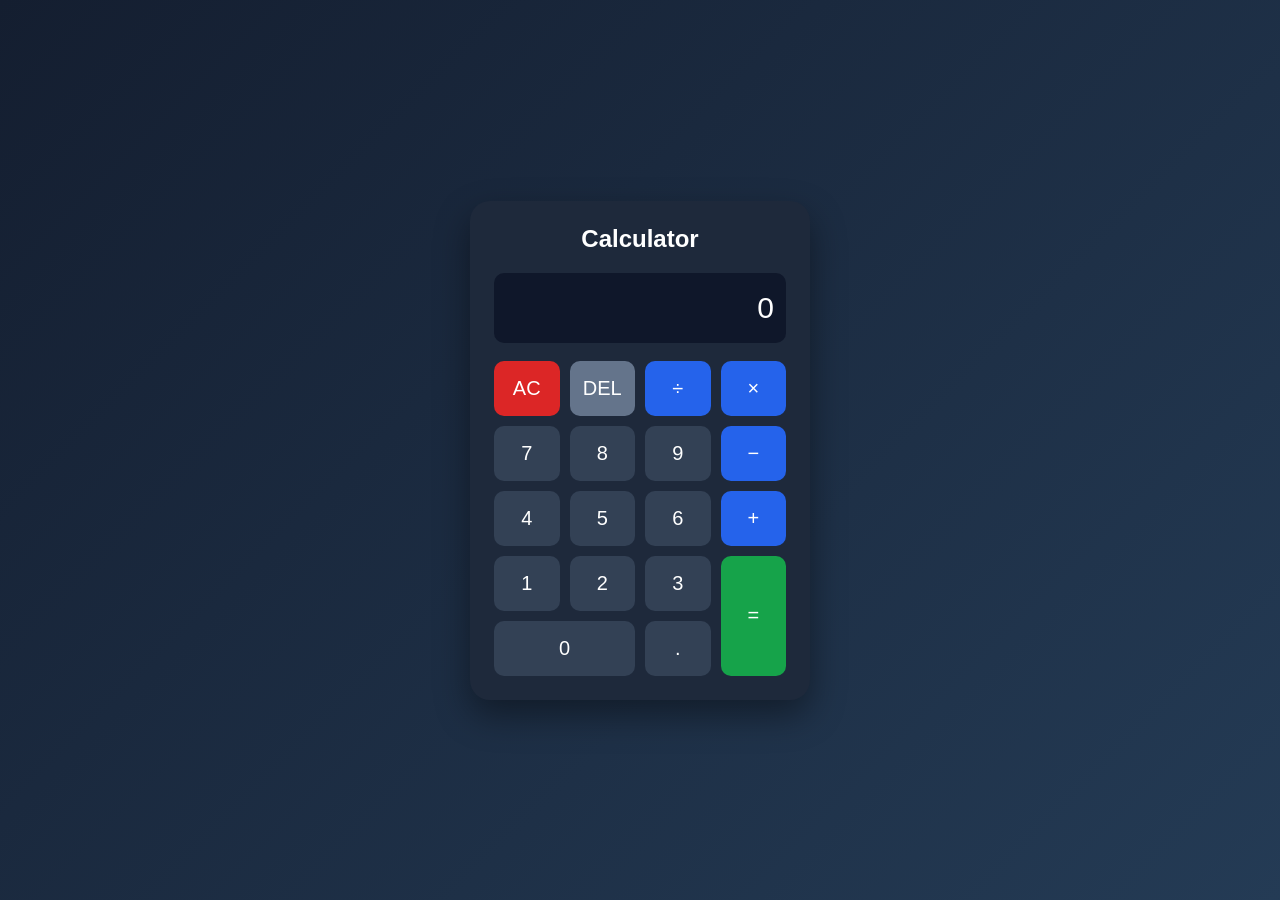
==== index.html @ 820364a4 "Add files via upload" ====
<!DOCTYPE html>
<html lang="en">
<head>
    <meta charset="UTF-8">
    <meta name="viewport" content="width=device-width, initial-scale=1.0">
    <title>My Calculator</title>
    <link rel="stylesheet" href="style.css">
</head>
<body>

    <div class="calculator">
        <h2>Calculator</h2>

        <input type="text" id="display" value="0" readonly>

        <div class="buttons">
            <button class="clear" data-action="clear">AC</button>
            <button class="delete" data-action="delete">DEL</button>
            <button class="operator" data-value="/">÷</button>
            <button class="operator" data-value="*">×</button>

            <button data-value="7">7</button>
            <button data-value="8">8</button>
            <button data-value="9">9</button>
            <button class="operator" data-value="-">−</button>

            <button data-value="4">4</button>
            <button data-value="5">5</button>
            <button data-value="6">6</button>
            <button class="operator" data-value="+">+</button>

            <button data-value="1">1</button>
            <button data-value="2">2</button>
            <button data-value="3">3</button>
            <button class="equal" data-action="calculate">=</button>

            <button class="zero" data-value="0">0</button>
            <button data-action="decimal">.</button>
        </div>
    </div>

    <script src="script.js"></script>
</body>
</html>
---- style.css ----
* {
    margin: 0;
    padding: 0;
    box-sizing: border-box;
}

body {
    min-height: 100vh;
    display: flex;
    justify-content: center;
    align-items: center;
    background: linear-gradient(135deg, #141e30, #243b55);
    font-family: Arial, sans-serif;
    padding: 20px;
}

.calculator {
    width: 100%;
    max-width: 340px;
    background: #1e293b;
    padding: 24px;
    border-radius: 20px;
    box-shadow: 0 15px 35px rgba(0, 0, 0, 0.4);
}

h2 {
    color: white;
    text-align: center;
    margin-bottom: 20px;
}

#display {
    width: 100%;
    height: 70px;
    margin-bottom: 18px;
    padding: 12px;
    background: #0f172a;
    color: white;
    border: none;
    border-radius: 10px;
    text-align: right;
    font-size: 30px;
    outline: none;
}

.buttons {
    display: grid;
    grid-template-columns: repeat(4, 1fr);
    gap: 10px;
}

button {
    min-width: 0;
    height: 55px;
    border: none;
    border-radius: 10px;
    background: #334155;
    color: white;
    font-size: 20px;
    cursor: pointer;
    transition: 0.2s;
}

button:hover {
    background: #475569;
    transform: translateY(-2px);
}

.operator {
    background: #2563eb;
}

.operator:hover {
    background: #1d4ed8;
}

.clear {
    background: #dc2626;
}

.clear:hover {
    background: #b91c1c;
}

.delete {
    background: #64748b;
}

.equal {
    background: #16a34a;
    grid-row: span 2;
    height: auto;
}

.equal:hover {
    background: #15803d;
}

.zero {
    grid-column: span 2;
}
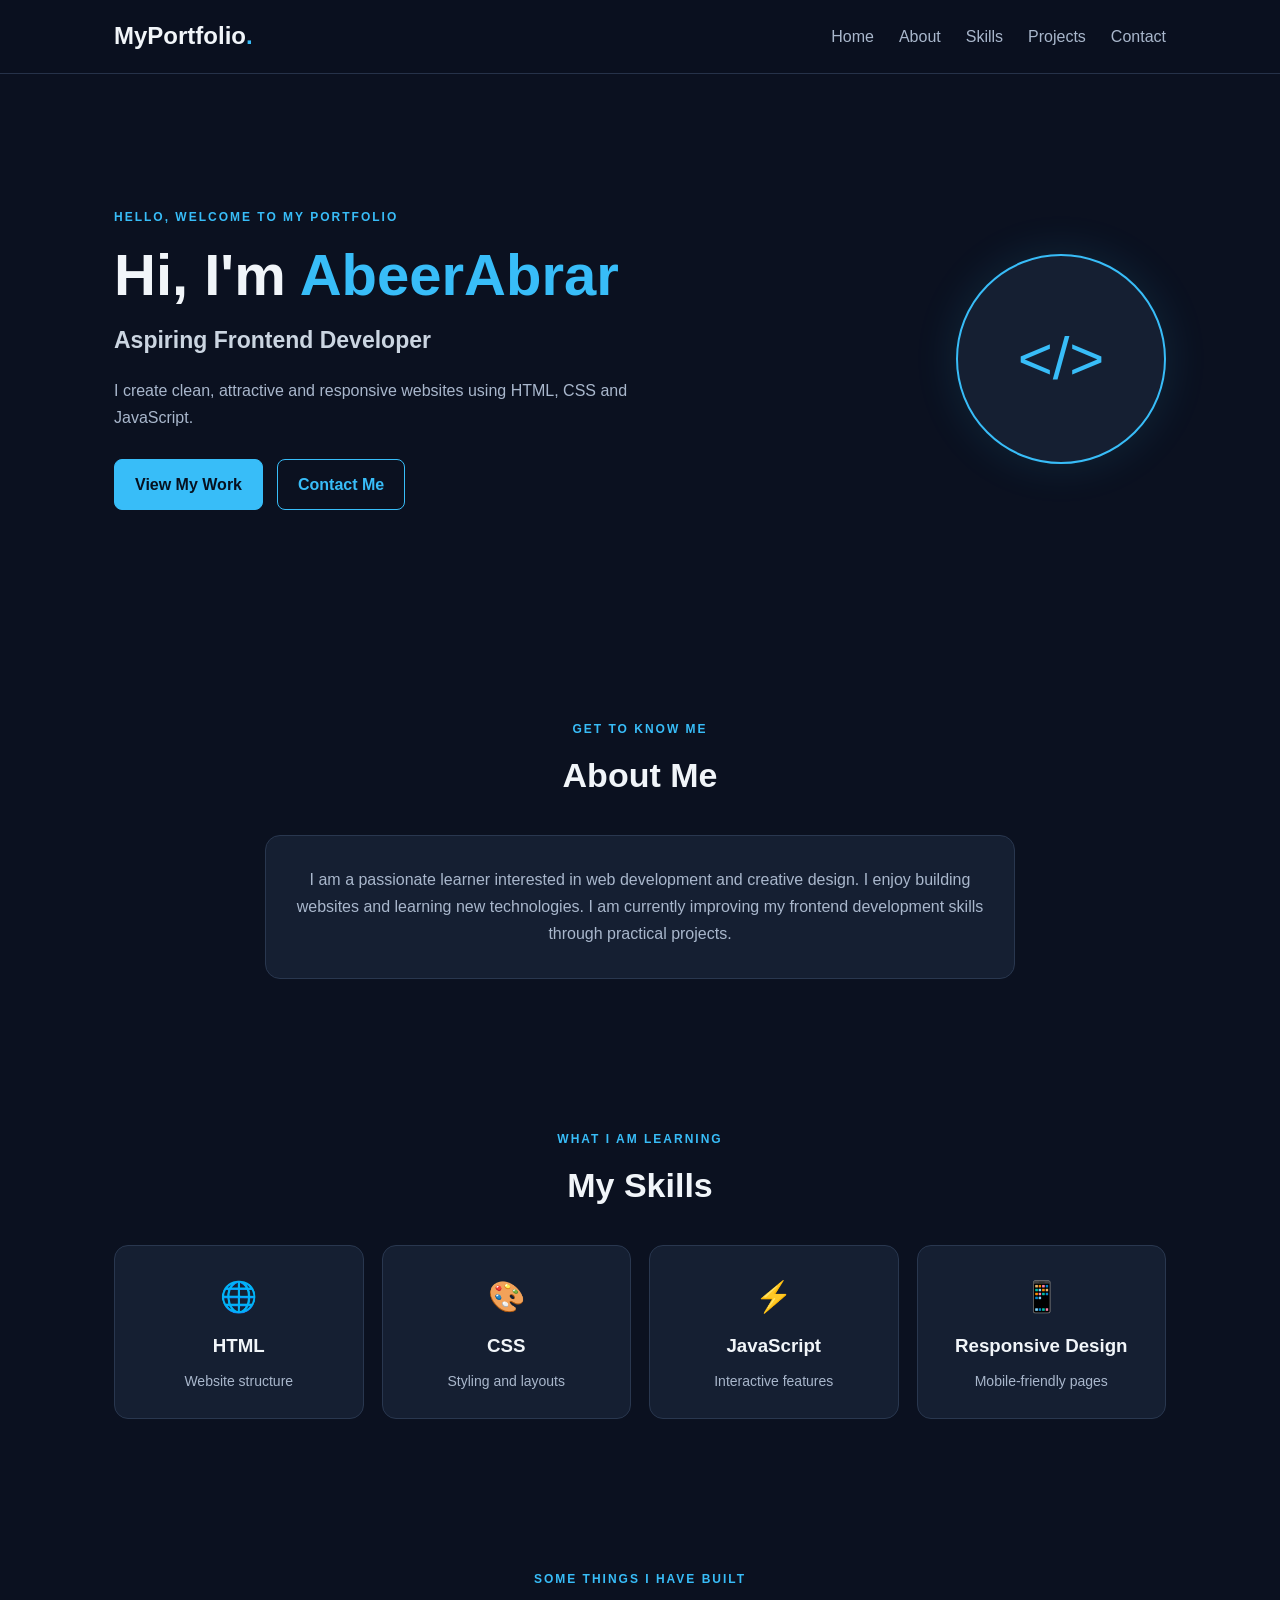
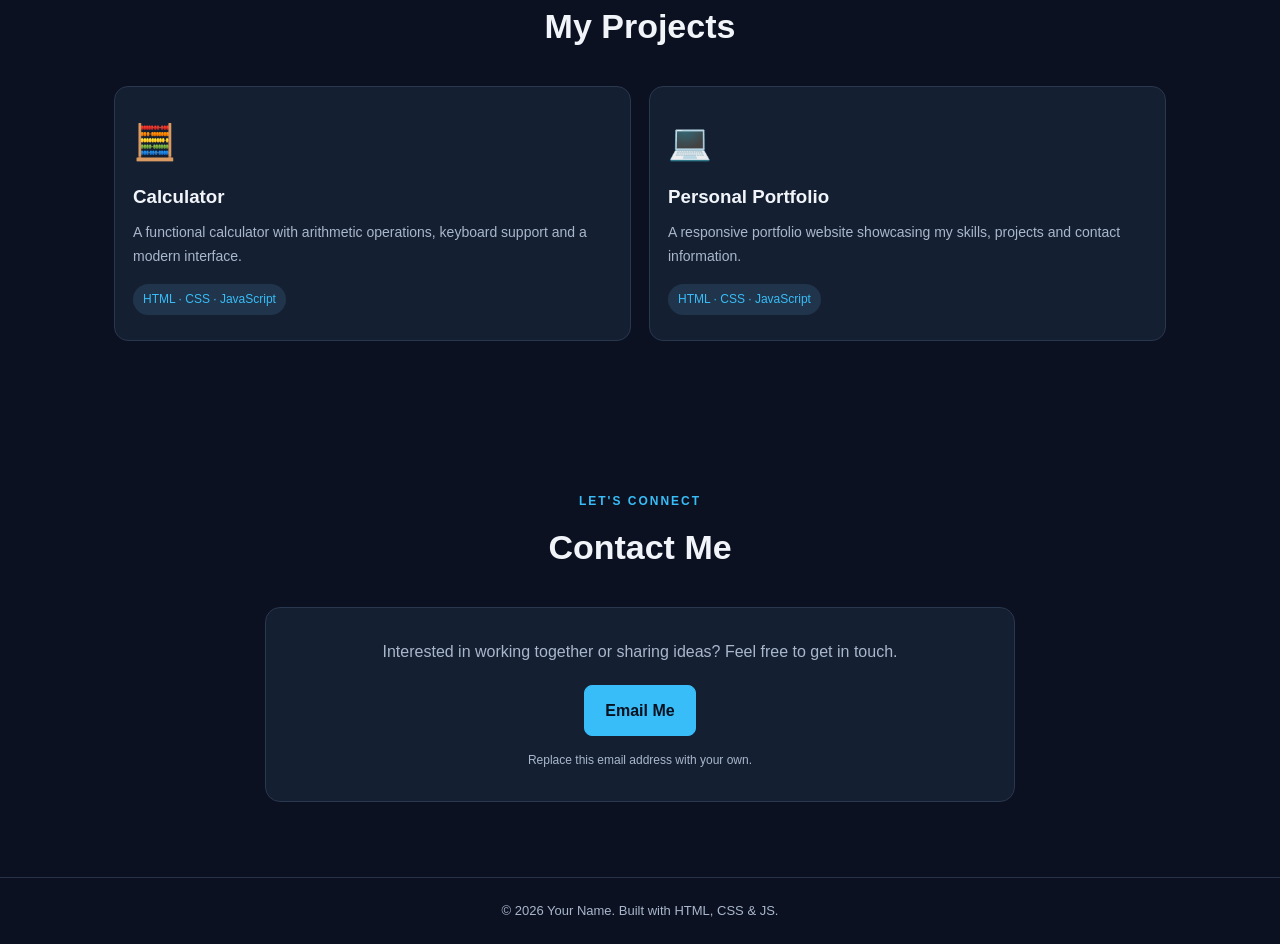
==== commit 0a190623: "Add files via upload" ====
--- a/index.html
+++ b/index.html
@@ -4,41 +4,146 @@
 <head>
     <meta charset="UTF-8">
     <meta name="viewport" content="width=device-width, initial-scale=1.0">
-    <title>My Calculator</title>
+    <meta name="description" content="My personal portfolio website">
+    <title>My Portfolio</title>
     <link rel="stylesheet" href="style.css">
 </head>
 <body>
 
-    <div class="calculator">
-        <h2>Calculator</h2>
+    <header>
+        <nav class="navbar">
+            <a href="#home" class="logo">MyPortfolio<span>.</span></a>
 
-        <input type="text" id="display" value="0" readonly>
+            <button class="menu-toggle" id="menu-toggle"
+                aria-label="Toggle navigation" aria-expanded="false">
+                ☰
+            </button>
 
-        <div class="buttons">
-            <button class="clear" data-action="clear">AC</button>
-            <button class="delete" data-action="delete">DEL</button>
-            <button class="operator" data-value="/">÷</button>
-            <button class="operator" data-value="*">×</button>
+            <ul class="nav-links" id="nav-links">
+                <li><a href="#home">Home</a></li>
+                <li><a href="#about">About</a></li>
+                <li><a href="#skills">Skills</a></li>
+                <li><a href="#projects">Projects</a></li>
+                <li><a href="#contact">Contact</a></li>
+            </ul>
+        </nav>
+    </header>
 
-            <button data-value="7">7</button>
-            <button data-value="8">8</button>
-            <button data-value="9">9</button>
-            <button class="operator" data-value="-">−</button>
+    <main>
+        <section id="home" class="hero">
+            <div class="hero-content">
+                <p class="eyebrow">HELLO, WELCOME TO MY PORTFOLIO</p>
+                <h1>Hi, I'm <span>AbeerAbrar</span></h1>
+                <h2>Aspiring Frontend Developer</h2>
+                <p>
+                    I create clean, attractive and responsive websites
+                    using HTML, CSS and JavaScript.
+                </p>
+                <div class="hero-buttons">
+                    <a href="#projects" class="btn">View My Work</a>
+                    <a href="#contact" class="btn btn-outline">Contact Me</a>
+                </div>
+            </div>
 
-            <button data-value="4">4</button>
-            <button data-value="5">5</button>
-            <button data-value="6">6</button>
-            <button class="operator" data-value="+">+</button>
+            <div class="hero-avatar" aria-label="Developer illustration">
+                <div class="avatar-circle">&lt;/&gt;</div>
+            </div>
+        </section>
 
-            <button data-value="1">1</button>
-            <button data-value="2">2</button>
-            <button data-value="3">3</button>
-            <button class="equal" data-action="calculate">=</button>
+        <section id="about" class="section">
+            <p class="eyebrow">GET TO KNOW ME</p>
+            <h2 class="section-title">About Me</h2>
+            <div class="about-card">
+                <p>
+                    I am a passionate learner interested in web development
+                    and creative design. I enjoy building websites and
+                    learning new technologies. I am currently improving
+                    my frontend development skills through practical projects.
+                </p>
+            </div>
+        </section>
 
-            <button class="zero" data-value="0">0</button>
-            <button data-action="decimal">.</button>
-        </div>
-    </div>
+        <section id="skills" class="section">
+            <p class="eyebrow">WHAT I AM LEARNING</p>
+            <h2 class="section-title">My Skills</h2>
+
+            <div class="skills-grid">
+                <div class="skill-card">
+                    <span>🌐</span>
+                    <h3>HTML</h3>
+                    <p>Website structure</p>
+                </div>
+                <div class="skill-card">
+                    <span>🎨</span>
+                    <h3>CSS</h3>
+                    <p>Styling and layouts</p>
+                </div>
+                <div class="skill-card">
+                    <span>⚡</span>
+                    <h3>JavaScript</h3>
+                    <p>Interactive features</p>
+                </div>
+                <div class="skill-card">
+                    <span>📱</span>
+                    <h3>Responsive Design</h3>
+                    <p>Mobile-friendly pages</p>
+                </div>
+            </div>
+        </section>
+
+        <section id="projects" class="section">
+            <p class="eyebrow">SOME THINGS I HAVE BUILT</p>
+            <h2 class="section-title">My Projects</h2>
+
+            <div class="projects-grid">
+                <article class="project-card">
+                    <div class="project-icon">🧮</div>
+                    <h3>Calculator</h3>
+                    <p>
+                        A functional calculator with arithmetic operations,
+                        keyboard support and a modern interface.
+                    </p>
+                    <span class="tag">HTML · CSS · JavaScript</span>
+                </article>
+
+                <article class="project-card">
+                    <div class="project-icon">💻</div>
+                    <h3>Personal Portfolio</h3>
+                    <p>
+                        A responsive portfolio website showcasing my skills,
+                        projects and contact information.
+                    </p>
+                    <span class="tag">HTML · CSS · JavaScript</span>
+                </article>
+            </div>
+        </section>
+
+        <section id="contact" class="section">
+            <p class="eyebrow">LET'S CONNECT</p>
+            <h2 class="section-title">Contact Me</h2>
+
+            <div class="contact-card">
+                <p>
+                    Interested in working together or sharing ideas?
+                    Feel free to get in touch.
+                </p>
+                
+            <a href="https://mail.google.com/mail/?view=cm&fs=1&to=abeerabrar27@gmail.com"
+                    target="_blank"
+                        rel="noopener noreferrer"
+                         class="btn">
+                    Email Me
+            </a>
+                <p class="email-note">
+                    Replace this email address with your own.
+                </p>
+            </div>
+        </section>
+    </main>
+
+    <footer>
+        <p>© <span id="year"></span> Your Name. Built with HTML, CSS & JS.</p>
+    </footer>
 
     <script src="script.js"></script>
 </body>
--- a/style.css
+++ b/style.css
@@ -5,98 +5,334 @@
     box-sizing: border-box;
 }
 
+:root {
+    --background: #0b1120;
+    --card: #151f32;
+    --text: #f1f5f9;
+    --muted: #a9b7cc;
+    --accent: #38bdf8;
+}
+
+html {
+    scroll-behavior: smooth;
+    scroll-padding-top: 80px;
+}
+
 body {
-    min-height: 100vh;
+    background: var(--background);
+    color: var(--text);
+    font-family: Arial, sans-serif;
+    line-height: 1.7;
+}
+
+a {
+    color: inherit;
+    text-decoration: none;
+}
+
+header {
+    position: sticky;
+    top: 0;
+    z-index: 10;
+    background: rgba(11, 17, 32, 0.96);
+    border-bottom: 1px solid #263249;
+}
+
+.navbar {
+    max-width: 1100px;
+    margin: auto;
+    padding: 16px 24px;
     display: flex;
-    justify-content: center;
+    justify-content: space-between;
     align-items: center;
-    background: linear-gradient(135deg, #141e30, #243b55);
-    font-family: Arial, sans-serif;
-    padding: 20px;
-}
-
-.calculator {
-    width: 100%;
-    max-width: 340px;
-    background: #1e293b;
-    padding: 24px;
+}
+
+.logo {
+    font-size: 24px;
+    font-weight: bold;
+}
+
+.logo span,
+.hero h1 span {
+    color: var(--accent);
+}
+
+.nav-links {
+    display: flex;
+    gap: 25px;
+    list-style: none;
+}
+
+.nav-links a {
+    color: var(--muted);
+    transition: color 0.2s;
+}
+
+.nav-links a:hover {
+    color: var(--accent);
+}
+
+.menu-toggle {
+    display: none;
+    background: transparent;
+    color: white;
+    border: 1px solid #40506b;
+    border-radius: 8px;
+    padding: 5px 10px;
+    font-size: 22px;
+    cursor: pointer;
+}
+
+.hero {
+    max-width: 1100px;
+    min-height: 570px;
+    margin: auto;
+    padding: 90px 24px;
+    display: flex;
+    justify-content: space-between;
+    align-items: center;
+    gap: 45px;
+}
+
+.hero-content {
+    max-width: 650px;
+}
+
+.eyebrow {
+    color: var(--accent);
+    font-size: 12px;
+    font-weight: bold;
+    letter-spacing: 2px;
+}
+
+.hero h1 {
+    margin: 12px 0;
+    font-size: clamp(36px, 6vw, 58px);
+    line-height: 1.2;
+}
+
+.hero h2 {
+    margin-bottom: 16px;
+    color: #cbd5e1;
+    font-size: 23px;
+}
+
+.hero-content > p:not(.eyebrow) {
+    max-width: 540px;
+    color: var(--muted);
+}
+
+.hero-buttons {
+    display: flex;
+    flex-wrap: wrap;
+    gap: 14px;
+    margin-top: 28px;
+}
+
+.btn {
+    display: inline-block;
+    padding: 11px 20px;
+    border: 1px solid var(--accent);
+    border-radius: 8px;
+    background: var(--accent);
+    color: #07111f;
+    font-weight: bold;
+    transition: 0.2s ease;
+}
+
+.btn:hover {
+    transform: translateY(-3px);
+    box-shadow: 0 8px 22px rgba(56, 189, 248, 0.2);
+}
+
+.btn-outline {
+    background: transparent;
+    color: var(--accent);
+}
+
+.hero-avatar {
+    flex-shrink: 0;
+}
+
+.avatar-circle {
+    width: 210px;
+    height: 210px;
+    display: grid;
+    place-items: center;
+    border: 2px solid var(--accent);
+    border-radius: 50%;
+    background: var(--card);
+    color: var(--accent);
+    font-size: 60px;
+    box-shadow: 0 0 45px rgba(56, 189, 248, 0.12);
+}
+
+.section {
+    max-width: 1100px;
+    margin: auto;
+    padding: 75px 24px;
+    text-align: center;
+}
+
+.section-title {
+    margin: 8px 0 30px;
+    font-size: 34px;
+}
+
+.about-card,
+.contact-card {
+    max-width: 750px;
+    margin: auto;
+    padding: 30px;
+    border: 1px solid #29374f;
+    border-radius: 15px;
+    background: var(--card);
+    color: var(--muted);
+}
+
+.skills-grid,
+.projects-grid {
+    display: grid;
+    grid-template-columns: repeat(4, minmax(0, 1fr));
+    gap: 18px;
+    margin-top: 30px;
+}
+
+.skill-card,
+.project-card {
+    padding: 25px 18px;
+    border: 1px solid #29374f;
+    border-radius: 14px;
+    background: var(--card);
+    transition: transform 0.2s, border-color 0.2s;
+}
+
+.skill-card:hover,
+.project-card:hover {
+    transform: translateY(-5px);
+    border-color: var(--accent);
+}
+
+.skill-card span {
+    font-size: 30px;
+}
+
+.skill-card h3,
+.project-card h3 {
+    margin: 8px 0;
+}
+
+.skill-card p,
+.project-card p {
+    color: var(--muted);
+    font-size: 14px;
+}
+
+.projects-grid {
+    grid-template-columns: repeat(2, minmax(0, 1fr));
+    text-align: left;
+}
+
+.project-icon {
+    margin-bottom: 10px;
+    font-size: 35px;
+}
+
+.tag {
+    display: inline-block;
+    margin-top: 16px;
+    padding: 5px 10px;
     border-radius: 20px;
-    box-shadow: 0 15px 35px rgba(0, 0, 0, 0.4);
-}
-
-h2 {
-    color: white;
+    background: #20354b;
+    color: var(--accent);
+    font-size: 12px;
+}
+
+.contact-card p {
+    margin-bottom: 20px;
+}
+
+.contact-card .email-note {
+    margin: 14px 0 0;
+    font-size: 12px;
+}
+
+footer {
+    padding: 22px;
+    border-top: 1px solid #263249;
+    color: var(--muted);
     text-align: center;
-    margin-bottom: 20px;
-}
-
-#display {
-    width: 100%;
-    height: 70px;
-    margin-bottom: 18px;
-    padding: 12px;
-    background: #0f172a;
-    color: white;
-    border: none;
-    border-radius: 10px;
-    text-align: right;
-    font-size: 30px;
-    outline: none;
-}
-
-.buttons {
-    display: grid;
-    grid-template-columns: repeat(4, 1fr);
-    gap: 10px;
-}
-
-button {
-    min-width: 0;
-    height: 55px;
-    border: none;
-    border-radius: 10px;
-    background: #334155;
-    color: white;
-    font-size: 20px;
-    cursor: pointer;
-    transition: 0.2s;
-}
-
-button:hover {
-    background: #475569;
-    transform: translateY(-2px);
-}
-
-.operator {
-    background: #2563eb;
-}
-
-.operator:hover {
-    background: #1d4ed8;
-}
-
-.clear {
-    background: #dc2626;
-}
-
-.clear:hover {
-    background: #b91c1c;
-}
-
-.delete {
-    background: #64748b;
-}
-
-.equal {
-    background: #16a34a;
-    grid-row: span 2;
-    height: auto;
-}
-
-.equal:hover {
-    background: #15803d;
-}
-
-.zero {
-    grid-column: span 2;
+    font-size: 13px;
+}
+
+@media (max-width: 760px) {
+    .menu-toggle {
+        display: block;
+    }
+
+    .nav-links {
+        display: none;
+        position: absolute;
+        top: 65px;
+        left: 0;
+        right: 0;
+        padding: 20px;
+        flex-direction: column;
+        gap: 12px;
+        background: #111b2d;
+        border-bottom: 1px solid #29374f;
+    }
+
+    .nav-links.open {
+        display: flex;
+    }
+
+    .hero {
+        min-height: auto;
+        padding-top: 65px;
+        padding-bottom: 65px;
+        flex-direction: column-reverse;
+        align-items: flex-start;
+    }
+
+    .avatar-circle {
+        width: 130px;
+        height: 130px;
+        font-size: 40px;
+    }
+
+    .skills-grid {
+        grid-template-columns: repeat(2, minmax(0, 1fr));
+    }
+}
+
+@media (max-width: 480px) {
+    .section {
+        padding: 55px 18px;
+    }
+
+    .projects-grid {
+        grid-template-columns: 1fr;
+    }
+
+    .hero h2 {
+        font-size: 20px;
+    }
+
+    .section-title {
+        font-size: 29px;
+    }
+}
+
+@media (prefers-reduced-motion: reduce) {
+    html {
+        scroll-behavior: auto;
+    }
+
+    *,
+    *::before,
+    *::after {
+        animation: none !important;
+        transition: none !important;
+    }
 }
